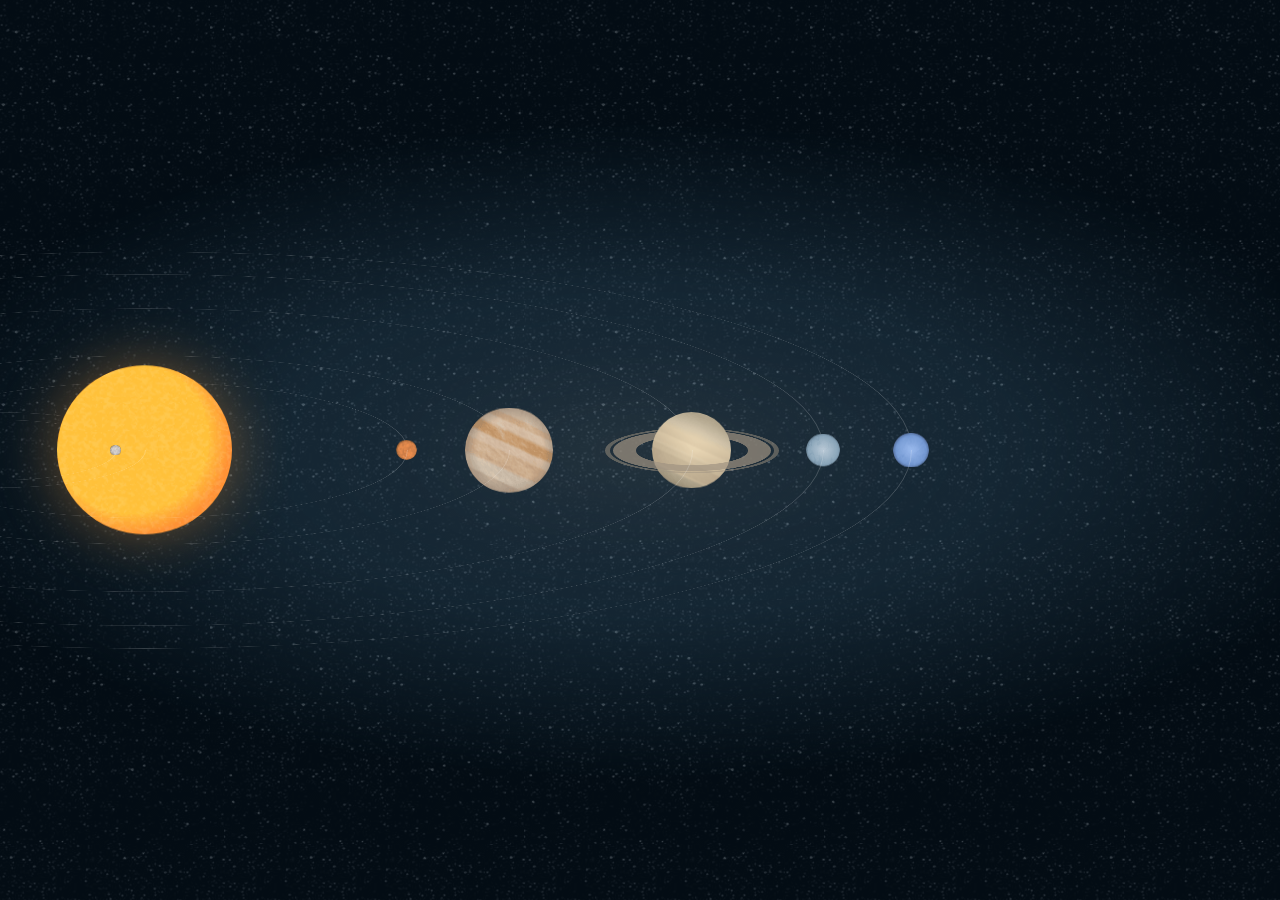
==== index.html @ 19f038f1 "Update index.html" ====
<!DOCTYPE html>
<html lang="en">

  <head>
    <meta charset="UTF-8">
    <title>CSS 3D Solar System</title>
    <link rel="stylesheet" href="./style.css">
<script src="https://public.codepenassets.com/js/prefixfree-1.0.7.min.js"></script>
  </head>
    
  <body>
  <body class="opening hide-UI view-3D zoom-close data-close controls-close">
    <div id="navbar">
      <a id="toggle-data" href="#data"><i class="icon-data"></i>Data</a>
      <h1>AstroX<br><span>by <a href="https://twitter.com/JulianGarnier" target="_blank">@JulianGarnier</a></span></h1>
      <a id="toggle-controls" href="#controls"><i class="icon-controls"></i>Controls</a>
    </div>
    <div id="data">
      <a class="sun" title="sun" href="#sunspeed">Soleil</a>
      <a class="mercury" title="mercury" href="#mercuryspeed">Mercure</a>
      <a class="venus" title="venus" href="#venusspeed">Vénus</a>
      <a class="earth active" title="earth" href="#earthspeed">Terre</a>
      <a class="mars" title="mars" href="#marsspeed">Mars</a>
      <a class="jupiter" title="jupiter" href="#jupiterspeed">Jupiter</a>
      <a class="saturn" title="saturn" href="#saturnspeed">Saturne</a>
      <a class="uranus" title="uranus" href="#uranusspeed">Uranus</a>
      <a class="neptune" title="neptune" href="#neptunespeed">Neptune</a>
    </div>
      <div id="universe" class="scale-stretched">
        <div id="galaxy">
          <div id="solar-system" class="earth">
            <div id="mercury" class="orbit">
              <div class="pos">
                <div class="planet">
                  <dl class="infos">
                      <dt><a href="/mercure.html">Quiz Mercure</a></dt>
                    <dd><span></span></dd>
                  </dl>
                </div>
              </div>
            </div>
            <div id="venus" class="orbit">
              <div class="pos">
                <div class="planet">
                  <dl class="infos">
                      <dt><a href="/venus.html" style="color: #007bff; text-decoration: none; font-weight: bold;>Quiz Vénus</a></dt>
                    <dd><span></span></dd>
                  </dl>
                </div>
              </div>
            </div>
            <div id="earth" class="orbit">
              <div class="pos">
                <div class="orbit">
                  <div class="pos">
                    <div class="moon"></div>
                  </div>
                </div>
            
                <div class="planet earth-planet">
                  <dl class="infos">
                      <dt><a href="/terre.html">Quiz Terre</a></dt>
                    <dd><span></span></dd>
                  </dl>
                </div>
            
              </div>
            </div>
            <div id="mars" class="orbit">
              <div class="pos">
                <div class="planet">
                  <dl class="infos">
                      <dt><a href="/mars.html">Quiz Mars</a></dt>
                    <dd><span></span></dd>
                  </dl>
                </div>
              </div>
            </div>
            <div id="jupiter" class="orbit">
              <div class="pos">
                <div class="planet">
                  <dl class="infos">
                      <dt><a href="/jupiter.html">Quiz Jupiter</a></dt>
                    <dd><span></span></dd>
                  </dl>
                </div>
              </div>
            </div>
            <div id="saturn" class="orbit">
              <div class="pos">
                <div class="planet">
                  <div class="ring"></div>
                  <dl class="infos">
                      <dt><a href="/saturne.html">Quiz Saturne</a></dt>
                    <dd><span></span></dd>
                  </dl>
                </div>
              </div>
            </div>
            <div id="uranus" class="orbit">
              <div class="pos">
                <div class="planet">
                  <dl class="infos">
                      <dt><a href="/uranus.html">Quiz Uranus</a></dt>
                    <dd><span></span></dd>
                  </dl>
                </div>
              </div>
            </div>
            <div id="neptune" class="orbit">
              <div class="pos">
                <div class="planet">
                  <dl class="infos">
                      <dt><a href="/neptune.html">Quiz Neptune</a></dt>
                    <dd><span></span></dd>
                  </dl>
                </div>
              </div>
            </div>
            <div id="sun">
              <dl class="infos">
                <dt>Soleil</dt>
                <dd><span></span></dd>
              </dl>
            </div>
          </div>
        </div>
      </div>
    <script src="//ajax.googleapis.com/ajax/libs/jquery/1.8.1/jquery.min.js"></script>
    <script type="text/javascript">
    if (typeof jQuery == 'undefined') { 
      document.write(unescape("%3Cscript src='js/jquery.min.js' type='text/javascript'%3E%3C/script%3E"));
    }
    </script>
    <script src="js/prefixfree.min.js"></script>
    <script src="js/scripts.min.js"></script>
  </body>
    <script src='//cdnjs.cloudflare.com/ajax/libs/jquery/2.1.3/jquery.min.js'></script><script  src="./script.js"></script>

  </body>
  
</html>
---- style.css ----
@import url(https://fonts.googleapis.com/css?family=Open+Sans:400,300);
/*
  Copyright (c) 2012 Julian Garnier
  Licensed under the MIT license
*/
html, body, div, span, applet, object, iframe, h1, h2, h3, h4, h5, h6, p, blockquote, pre, a, abbr, acronym, address, big, cite, code, del, dfn, em, img, ins, kbd, q, s, samp, small, strike, strong, sub, sup, tt, var, b, u, i, center, dl, dt, dd, ol, ul, li, fieldset, form, label, legend, table, caption, tbody, tfoot, thead, tr, th, td, article, aside, canvas, details, embed, figure, figcaption, footer, header, hgroup, menu, nav, output, ruby, section, summary, time, mark, audio, video {
  border: 0;
  font-size: 100%;
  font: inherit;
  vertical-align: baseline;
  margin: 0;
  padding: 0; }

article, aside, details, figcaption, figure, footer, header, hgroup, menu, nav, section {
  display: block; }

body {
  line-height: 1; }

ol, ul {
  list-style: none; }

blockquote, q {
  quotes: none; }

blockquote:before, blockquote:after, q:before, q:after {
  content: none; }

table {
  border-collapse: collapse;
  border-spacing: 0; }

* {
  -moz-box-sizing: border-box;
  box-sizing: border-box;
  box-sizing: border-box; }

body {
  font-size: 10px;
  font-family: 'Open Sans', sans-serif;
  font-weight: 300;
  background-color: #08090A; }

#universe {
  z-index: 1;
  position: absolute;
  overflow: hidden;
  width: 100%;
  height: 100%;
  background-position: center 40%;
  background-repeat: no-repeat;
  background-size: cover; }

#galaxy {
  position: relative;
  width: 100%;
  height: 100%;
  /*perspective: 4000;*/ }

#solar-system {
  position: absolute;
  width: 100%;
  height: 100%;
  transform-style: preserve-3d; }

#earth .pos {
  position: relative;
}

/* Hidden button */
.planet-popup {
  position: absolute;

  top: -60px;          /* move ABOVE */
  left: 50%;
  transform: translateX(-50%);

  display: none;

  padding: 10px 16px;
  background: white;
  color: black;
  border: none;
  border-radius: 8px;
  cursor: pointer;
  z-index: 9999;
}

/* Show button */
.planet-popup.show {
  display: block;
}

.orbit {
  position: absolute;
  top: 50%;
  left: 50%;
  border: 1px solid rgba(255, 255, 255, 0.2);
  border-radius: 50%;
  transform-style: preserve-3d;
  animation-name: orbit;
  animation-iteration-count: infinite;
  animation-timing-function: linear; }

.orbit .orbit {
  animation-name: suborbit; }

.pos {
  position: absolute;
  top: 50%;
  width: 2em;
  height: 2em;
  margin-top: -1em;
  margin-left: -1em;
  transform-style: preserve-3d;
  animation-name: invert;
  animation-iteration-count: infinite;
  animation-timing-function: linear; }

#sun, .planet, #earth .moon {
  position: absolute;
  top: 50%;
  left: 50%;
  width: 1em;
  height: 1em;
  margin-top: -0.5em;
  margin-left: -0.5em;
  border-radius: 50%;
  transform-style: preserve-3d; }

#sun {
  background-color: #FB7209;
  background-repeat: no-repeat;
  background-size: cover;
  box-shadow: 0 0 60px rgba(255, 160, 60, 0.4); }

.planet {
  background-color: #202020;
  background-repeat: no-repeat;
  background-size: cover;
  animation-iteration-count: infinite;
  animation-timing-function: linear; }

.ring {
  position: absolute;
  top: 50%;
  left: 50%;
  border-radius: 50%; }

#saturn .ring {
  width: 2em;
  height: 2em;
  margin-top: -1em;
  margin-left: -1em;
  border: 0.3em solid rgba(160, 147, 130, 0.7);
  animation-iteration-count: infinite;
  animation-timing-function: linear; }

#saturn .ring:after {
  border-radius: 50%;
  position: absolute;
  content: '';
  top: 50%;
  left: 50%;
  width: 2.2em;
  height: 2.2em;
  margin-top: -1.1em;
  margin-left: -1.1em;
  border: 0.07em solid rgba(160, 147, 130, 0.5);
  box-sizing: border-box;
  box-sizing: border-box; }

/* --------------------------------------------------------------------------- planets index */
#mercury {
  z-index: 10; }

#venus {
  z-index: 9; }

#earth {
  z-index: 8; }

#moon {
  z-index: 7; }

#mars {
  z-index: 6; }

#jupiter {
  z-index: 5; }

#saturn {
  z-index: 4; }

#uranus {
  z-index: 3; }

#neptune {
  z-index: 2; }

#sun {
  z-index: 1; }

/* --------------------------------------------------------------------------- animations */
@keyframes orbit {
  0% {
    transform: rotateZ(0deg); }

  100% {
    transform: rotateZ(-360deg); } }

@keyframes suborbit {
  0% {
    transform: rotateX(90deg) rotateZ(0deg); }

  100% {
    transform: rotateX(90deg) rotateZ(-360deg); } }

@keyframes invert {
  0% {
    transform: rotateX(-90deg) rotateY(360deg) rotateZ(0deg); }

  100% {
    transform: rotateX(-90deg) rotateY(0deg) rotateZ(0deg); } }

/* --------------------------------------------------------------------------- opening */
.view-3D .opening #sun,
.view-3D .opening .orbit,
.view-3D .opening .pos,
.view-3D .opening .planet,
.view-3D .opening .satelite,
.view-3D .opening .ring {
  transition-duration: 4s; }

#universe.opening #sun {
  box-shadow: 0 0 0 rgba(255, 160, 60, 0); }

/* --------------------------------------------------------------------------- 2D view */
.view-2D.zoom-large #sun {
  transform-style: flat; }

.view-2D.zoom-large .orbit {
  transform-style: flat; }

.view-2D #sun,
.view-2D .ring {
  transform: rotateX(0deg); }

.view-2D .planet,
.view-2D .moon {
  transform: rotateX(90deg); }

/* --------------------------------------------------------------------------- 3D view */
.view-3D.zoom-large #sun {
  transform-style: preserve-3d; }

.view-3D.zoom-large .orbit {
  transform-style: preserve-3d; }

.view-3D #solar-system {
  transform: rotateX(75deg); }

.view-3D #sun {
  transform: rotateX(-90deg); }

.view-3D .ring {
  transform: rotateX(90deg); }

.view-3D .planet,
.view-3D .moon {
  transform: rotateX(0deg); }

/* --------------------------------------------------------------------------- large zoom */
.zoom-large #solar-system {
  width: 100%; }

.zoom-large.view-2D .scale-stretched #solar-system {
  font-size: 26%; }

.zoom-large.view-3D .scale-stretched #solar-system {
  font-size: 62%; }

.zoom-large.view-2D .scale-d #solar-system {
  font-size: 22%; }

.zoom-large.view-3D .scale-d #solar-system {
  font-size: 48%; }

.zoom-large.view-2D .scale-s #solar-system {
  font-size: 7%; }

.zoom-large.view-3D .scale-s #solar-system {
  font-size: 14%; }

/* --------------------------------------------------------------------------- close zoom */
.zoom-close #solar-system {
  width: 200%;
  font-size: 100%; }

.zoom-close .scale-stretched #solar-system {
  margin-left: -100%; }

.zoom-close .scale-d #solar-system {
  margin-left: -106%; }

.zoom-close.view-2D .scale-d #solar-system {
  font-size: 84%; }

.zoom-close.view-3D .scale-d #solar-system {
  font-size: 84%; }

.zoom-close .scale-s #solar-system {
  margin-left: -145%; }

.zoom-close.view-2D .scale-s #solar-system {
  font-size: 40%; }

.zoom-close.view-3D .scale-s #solar-system {
  font-size: 40%; }

.zoom-close .orbit,
.zoom-close .pos,
.zoom-close .planet,
.zoom-close .satelite,
.zoom-close .ring {
  animation-play-state: paused!important;
  animation-duration: 0s!important;
  animation: none!important; }

.zoom-close.view-2D .planet,
.zoom-close.view-2D .moon {
  transform: rotateX(0deg); }

.zoom-close.view-3D .planet {
  transform: rotateX(-90deg); }

.zoom-close.view-3D .moon {
  transform: rotateX(90deg); }

.zoom-close .pos {
  left: 100%!important;
  top: 50%!important; }

/* --------------------------------------------------------------------------- data */
/* --------------------------------------------------------------------------- speed */
/* sideral years */
#mercury .pos,
#mercury .planet,
#mercury.orbit {
  animation-duration: 2.89016s; }

#venus .pos,
#venus .planet,
#venus.orbit {
  animation-duration: 7.38237s; }

#earth .pos,
#earth .planet,
#earth.orbit {
  animation-duration: 12.00021s; }

#earth .orbit .pos,
#earth .orbit {
  animation-duration: 0.89764s; }

#mars .pos,
#mars .planet,
#mars.orbit {
  animation-duration: 22.57017s; }

#jupiter .pos,
#jupiter .planet,
#jupiter.orbit {
  animation-duration: 142.35138s; }

#saturn .pos,
#saturn .planet,
#saturn.orbit,
#saturn .ring {
  animation-duration: 353.36998s; }

#uranus .pos,
#uranus .planet,
#uranus.orbit {
  animation-duration: 1008.20215s; }

#neptune .pos,
#neptune .planet,
#neptune.orbit {
  animation-duration: 1977.49584s; }

/* --------------------------------------------------------------------------- planets sizes */
/* --------------------------------------------------------------------------- stretched sizes */
.scale-stretched #sun {
  font-size: 24em; }

.scale-stretched #mercury .planet {
  font-size: 1.5em; }

.scale-stretched #venus .planet {
  font-size: 3.72em; }

.scale-stretched #earth .planet {
  font-size: 3.92em; }

.scale-stretched #earth .moon {
  font-size: 1.2em; }

.scale-stretched #mars .planet {
  font-size: 2.9em; }

.scale-stretched #jupiter .planet {
  font-size: 12em; }

.scale-stretched #saturn .planet {
  font-size: 10.8em; }

.scale-stretched #uranus .planet {
  font-size: 4.68em; }

.scale-stretched #neptune .planet {
  font-size: 4.9em; }

/* --------------------------------------------------------------------------- scaled sizes */
/*
(planets radius * 2) * ratio
*/
/*$distanceScaleRatio:   0.000075em;*/
/* --------------------------------------------------------------------------- planets distance scale sizes */
.scale-d #sun {
  font-size: 41.73048em; }

.scale-d #mercury .planet {
  font-size: 0.14634em; }

.scale-d #venus .planet {
  font-size: 0.36306em; }

.scale-d #earth .planet {
  font-size: 0.38226em; }

.scale-d #earth .moon {
  font-size: 0.08226em; }

.scale-d #mars .planet {
  font-size: 0.20334em; }

.scale-d #jupiter .planet {
  font-size: 4.19466em; }

.scale-d #saturn .planet {
  font-size: 3.49392em; }

.scale-d #uranus .planet {
  font-size: 1.52172em; }

.scale-d #neptune .planet {
  font-size: 1.47732em; }

/* --------------------------------------------------------------------------- planet size scale sizes */
.scale-s #sun {
  font-size: 417.3048em; }

.scale-s #mercury .planet {
  font-size: 1.4634em; }

.scale-s #venus .planet {
  font-size: 3.6306em; }

.scale-s #earth .planet {
  font-size: 3.8226em; }

.scale-s #earth .moon {
  font-size: 0.8226em; }

.scale-s #mars .planet {
  font-size: 2.0334em; }

.scale-s #jupiter .planet {
  font-size: 41.9466em; }

.scale-s #saturn .planet {
  font-size: 34.9392em; }

.scale-s #uranus .planet {
  font-size: 15.2172em; }

.scale-s #neptune .planet {
  font-size: 14.7732em; }

/* --------------------------------------------------------------------------- stretched orbits */
.scale-stretched #mercury.orbit {
  width: 32em;
  height: 32em;
  margin-top: -16em;
  margin-left: -16em; }

.scale-stretched #venus.orbit {
  width: 40em;
  height: 40em;
  margin-top: -20em;
  margin-left: -20em; }

.scale-stretched #earth.orbit {
  width: 56em;
  height: 56em;
  margin-top: -28em;
  margin-left: -28em; }

.scale-stretched #earth .orbit {
  width: 6em;
  height: 6em;
  margin-top: -3em;
  margin-left: -3em; }

.scale-stretched #mars.orbit {
  width: 72em;
  height: 72em;
  margin-top: -36em;
  margin-left: -36em; }

.scale-stretched #jupiter.orbit {
  width: 100em;
  height: 100em;
  margin-top: -50em;
  margin-left: -50em; }

.scale-stretched #saturn.orbit {
  width: 150em;
  height: 150em;
  margin-top: -75em;
  margin-left: -75em; }

.scale-stretched #uranus.orbit {
  width: 186em;
  height: 186em;
  margin-top: -93em;
  margin-left: -93em; }

.scale-stretched #neptune.orbit {
  width: 210em;
  height: 210em;
  margin-top: -105em;
  margin-left: -105em; }

/* --------------------------------------------------------------------------- scaled orbits */
/* --------------------------------------------------------------------------- distance scale orbits */
.scale-d #mercury.orbit {
  width: 44.74176em;
  height: 44.74176em;
  margin-top: -22.37088em;
  margin-left: -22.37088em; }

.scale-d #venus.orbit {
  width: 47.35737em;
  height: 47.35737em;
  margin-top: -23.67869em;
  margin-left: -23.67869em; }

.scale-d #earth.orbit {
  width: 49.50959em;
  height: 49.50959em;
  margin-top: -24.75479em;
  margin-left: -24.75479em; }

.scale-d #mars.orbit {
  width: 53.58356em;
  height: 53.58356em;
  margin-top: -26.79178em;
  margin-left: -26.79178em; }

.scale-d #jupiter.orbit {
  width: 82.2042em;
  height: 82.2042em;
  margin-top: -41.1021em;
  margin-left: -41.1021em; }

.scale-d #saturn.orbit {
  width: 115.91713em;
  height: 115.91713em;
  margin-top: -57.95857em;
  margin-left: -57.95857em; }

.scale-d #uranus.orbit {
  width: 191.00471em;
  height: 191.00471em;
  margin-top: -95.50235em;
  margin-left: -95.50235em; }

.scale-d #neptune.orbit {
  width: 275.64709em;
  height: 275.64709em;
  margin-top: -137.82355em;
  margin-left: -137.82355em; }

/* Moon */
.scale-d #earth .orbit {
  width: 1em;
  height: 1em;
  margin-top: -0.5em;
  margin-left: -0.5em; }

/* --------------------------------------------------------------------------- size scale orbits */
.scale-s #mercury.orbit {
  width: 441.3048em;
  height: 441.3048em;
  margin-top: -220.6524em;
  margin-left: -220.6524em; }

.scale-s #venus.orbit {
  width: 457.3048em;
  height: 457.3048em;
  margin-top: -228.6524em;
  margin-left: -228.6524em; }

.scale-s #earth.orbit {
  width: 473.3048em;
  height: 473.3048em;
  margin-top: -236.6524em;
  margin-left: -236.6524em; }

.scale-s #mars.orbit {
  width: 489.3048em;
  height: 489.3048em;
  margin-top: -244.6524em;
  margin-left: -244.6524em; }

.scale-s #jupiter.orbit {
  width: 561.3048em;
  height: 561.3048em;
  margin-top: -280.6524em;
  margin-left: -280.6524em; }

.scale-s #saturn.orbit {
  width: 705.3048em;
  height: 705.3048em;
  margin-top: -352.6524em;
  margin-left: -352.6524em; }

.scale-s #uranus.orbit {
  width: 817.3048em;
  height: 817.3048em;
  margin-top: -408.6524em;
  margin-left: -408.6524em; }

.scale-s #neptune.orbit {
  width: 881.3048em;
  height: 881.3048em;
  margin-top: -440.6524em;
  margin-left: -440.6524em; }

/* Moon */
.scale-s #earth .orbit {
  width: 1em;
  height: 1em;
  margin-top: -0.5em;
  margin-left: -0.5em; }

/* --------------------------------------------------------------------------- text infos data */
/* --------------------------------------------------------------------------- speed */
.set-speed dl.infos dd span:after {
  content: 'Vitesse Orbitale'; }

.set-speed #sun dl.infos dd:after {
  content: '0 km/h'; }

.set-speed #mercury dl.infos dd:after {
  content: '170,503 km/h'; }

.set-speed #venus dl.infos dd:after {
  content: '126,074 km/h'; }

.set-speed #earth dl.infos dd:after {
  content: '107,218 km/h'; }

.set-speed #mars dl.infos dd:after {
  content: '86,677 km/h'; }

.set-speed #jupiter dl.infos dd:after {
  content: '47,002 km/h'; }

.set-speed #saturn dl.infos dd:after {
  content: '34,701 km/h'; }

.set-speed #uranus dl.infos dd:after {
  content: '24,477 km/h'; }

.set-speed #neptune dl.infos dd:after {
  content: '19,566 km/h'; }

/* --------------------------------------------------------------------------- size */
.set-size dl.infos dd span:after {
  content: 'Equatorial Circumference'; }

.set-size #sun dl.infos dd:after {
  content: '4,370,005 km'; }

.set-size #mercury dl.infos dd:after {
  content: '15,329 km'; }

.set-size #venus dl.infos dd:after {
  content: '38,024 km'; }

.set-size #earth dl.infos dd:after {
  content: '40,030 km'; }

.set-size #mars dl.infos dd:after {
  content: '21,296 km'; }

.set-size #jupiter dl.infos dd:after {
  content: '439,263 km'; }

.set-size #saturn dl.infos dd:after {
  content: '365,882 km'; }

.set-size #uranus dl.infos dd:after {
  content: '159,354 km'; }

.set-size #neptune dl.infos dd:after {
  content: '154,704 km'; }

/* --------------------------------------------------------------------------- distance */
.set-distance dl.infos dd span:after {
  content: 'From Sun'; }

.set-distance #sun dl.infos dd span:after {
  content: 'From Earth'; }

.set-distance #sun dl.infos dd:after {
  content: '149,598,262 km'; }

.set-distance #mercury dl.infos dd:after {
  content: '57,909,227 km'; }

.set-distance #venus dl.infos dd:after {
  content: '108,209,475 km'; }

.set-distance #earth dl.infos dd:after {
  content: '149,598,262 km'; }

.set-distance #mars dl.infos dd:after {
  content: '227,943,824 km'; }

.set-distance #jupiter dl.infos dd:after {
  content: '778,340,821 km'; }

.set-distance #saturn dl.infos dd:after {
  content: '1,426,666,422 km'; }

.set-distance #uranus dl.infos dd:after {
  content: '2,870,658,186 km'; }

.set-distance #neptune dl.infos dd:after {
  content: '4,498,396,441 km'; }

/* --------------------------------------------------------------------------- planets starting position and lighting effect */
/* --------------------------------------------------------------------------- mercury ; pos: Top */
#mercury .pos {
  left: 50%;
  top: -1%; }

#mercury .planet {
  animation-name: shadow-mercury; }

@keyframes shadow-mercury {
  0% {
    box-shadow: inset 0 0 1px rgba(0, 0, 0, 0.5);
    /* TOP */ }

  25% {
    box-shadow: inset 4px 0 2px rgba(0, 0, 0, 0.5);
    /* LEFT */ }

  50% {
    box-shadow: inset 13px -5px 4px rgba(0, 0, 0, 0.5);
    /* BOTTOM */ }

  50.01% {
    box-shadow: inset -13px -5px 4px rgba(0, 0, 0, 0.5);
    /* BOTTOM */ }

  75% {
    box-shadow: inset -4px 0 2px rgba(0, 0, 0, 0.5);
    /* RIGHT */ }

  100% {
    box-shadow: inset 0 0 1px rgba(0, 0, 0, 0.5);
    /* TOP */ } }

.scaled.view-2D #mercury .planet,
.scaled.view-3D #mercury .planet {
  box-shadow: inset -4px 0 2px rgba(0, 0, 0, 0.5);
  /* RIGHT */ }

/* --------------------------------------------------------------------------- venus ; pos: Left */
#venus .pos {
  left: 0;
  top: 50%; }

#venus .planet {
  animation-name: shadow-venus; }

@keyframes shadow-venus {
  0% {
    box-shadow: inset 4px 0 2px rgba(0, 0, 0, 0.5);
    /* LEFT */ }

  25% {
    box-shadow: inset 22px -20px 10px rgba(0, 0, 0, 0.5);
    /* BOTTOM */ }

  25.5% {
    box-shadow: inset -22px -20px 10px rgba(0, 0, 0, 0.5);
    /* BOTTOM */ }

  50% {
    box-shadow: inset -4px 0 2px rgba(0, 0, 0, 0.5);
    /* RIGHT */ }

  75% {
    box-shadow: inset 0 0 1px rgba(0, 0, 0, 0.5);
    /* TOP */ }

  100% {
    box-shadow: inset 4px 0 2px rgba(0, 0, 0, 0.5);
    /* LEFT */ } }

.scaled.view-2D #venus .planet,
.scaled.view-3D #venus .planet {
  box-shadow: inset -4px 0 2px rgba(0, 0, 0, 0.5);
  /* RIGHT */ }

/* --------------------------------------------------------------------------- earth ; pos: Right */
#earth .pos {
  left: 100%;
  top: 50%; }

#earth .planet {
  animation-name: shadow-earth; }

@keyframes shadow-earth {
  0% {
    box-shadow: inset -4px 0 2px rgba(0, 0, 0, 0.5);
    /* RIGHT */ }

  25% {
    box-shadow: inset 0 0 1px rgba(0, 0, 0, 0.5);
    /* TOP */ }

  50% {
    box-shadow: inset 4px 0 2px rgba(0, 0, 0, 0.5);
    /* LEFT */ }

  75% {
    box-shadow: inset 24px -20px 15px rgba(0, 0, 0, 0.5);
    /* BOTTOM */ }

  75.01% {
    box-shadow: inset -24px -20px 15px rgba(0, 0, 0, 0.5);
    /* BOTTOM */ }

  100% {
    box-shadow: inset -4px 0 2px rgba(0, 0, 0, 0.5);
    /* RIGHT */ } }

.scaled.view-2D #earth .planet,
.scaled.view-3D #earth .planet {
  box-shadow: inset -4px 0 2px rgba(0, 0, 0, 0.5);
  /* RIGHT */ }

/* --------------------------------------------------------------------------- moon */
#earth .orbit .pos {
  left: 100%;
  top: 50%; }

/* --------------------------------------------------------------------------- mars ; pos: Bottom */
#mars .pos {
  left: 50%;
  top: 100%; }

#mars .planet {
  animation-name: shadow-mars; }

@keyframes shadow-mars {
  0% {
    box-shadow: inset -18px -10px 10px rgba(0, 0, 0, 0.5);
    /* BOTTOM */ }

  25% {
    box-shadow: inset -4px 0 2px rgba(0, 0, 0, 0.5);
    /* RIGHT */ }

  50% {
    box-shadow: inset 0 1px 1px rgba(0, 0, 0, 0.5);
    /* TOP */ }

  75% {
    box-shadow: inset 4px 0 2px rgba(0, 0, 0, 0.5);
    /* LEFT */ }

  99.99% {
    box-shadow: inset 18px -10px 10px rgba(0, 0, 0, 0.5);
    /* BOTTOM */ }

  100% {
    box-shadow: inset -18px -10px 10px rgba(0, 0, 0, 0.5);
    /* BOTTOM */ } }

.scaled.view-2D #mars .planet,
.scaled.view-3D #mars .planet {
  box-shadow: inset -4px 0 2px rgba(0, 0, 0, 0.5);
  /* RIGHT */ }

/* --------------------------------------------------------------------------- jupiter ; pos: Right */
#jupiter .pos {
  left: 100%;
  top: 50%; }

#jupiter .planet {
  animation-name: shadow-jupiter; }

@keyframes shadow-jupiter {
  0% {
    box-shadow: inset -16px 0 5px rgba(0, 0, 0, 0.5);
    /* RIGHT */ }

  25% {
    box-shadow: inset 0 3px 2px rgba(0, 0, 0, 0.5);
    /* TOP */ }

  50% {
    box-shadow: inset 16px 0 5px rgba(0, 0, 0, 0.5);
    /* LEFT */ }

  75% {
    box-shadow: inset 94px -30px 40px rgba(0, 0, 0, 0.5);
    /* BOTTOM */ }

  75.01% {
    box-shadow: inset -94px -30px 40px rgba(0, 0, 0, 0.5);
    /* BOTTOM */ }

  100% {
    box-shadow: inset -16px 0 5px rgba(0, 0, 0, 0.5);
    /* RIGHT */ } }

.scaled.view-2D #jupiter .planet,
.scaled.view-3D #jupiter .planet {
  box-shadow: inset -16px 0 5px rgba(0, 0, 0, 0.5);
  /* RIGHT */ }

/* --------------------------------------------------------------------------- saturn ; pos: Left */
#saturn .pos {
  left: 0%;
  top: 50%; }

#saturn .planet {
  animation-name: shadow-saturn; }

@keyframes shadow-saturn {
  0% {
    box-shadow: inset 16px 0 5px rgba(0, 0, 0, 0.5);
    /* LEFT */ }

  25% {
    box-shadow: inset 80px -30px 50px rgba(0, 0, 0, 0.5);
    /* BOTTOM */ }

  25.01% {
    box-shadow: inset -94px -30px 40px rgba(0, 0, 0, 0.5);
    /* BOTTOM */ }

  50% {
    box-shadow: inset -16px 0 5px rgba(0, 0, 0, 0.5);
    /* RIGHT */ }

  75% {
    box-shadow: inset -2px 3px 2px rgba(0, 0, 0, 0.5);
    /* TOP */ }

  100% {
    box-shadow: inset 16px 0 5px rgba(0, 0, 0, 0.5);
    /* LEFT */ } }

.scaled.view-2D #saturn .planet,
.scaled.view-3D #saturn .planet {
  box-shadow: inset -16px 0 5px rgba(0, 0, 0, 0.5);
  /* RIGHT */ }

/* --------------------------------------------------------------------------- saturn ring */
/*

#saturn .ring           { animation-name:     shadow-saturn-ring; }

@keyframes 
shadow-saturn-ring{ 0%   { box-shadow: inset -16px  0      4px   rgba(20, 40, 50, 0.45); opacity: .4; }
                  25%    { box-shadow: inset -5px   -30px   12px  rgba(20, 40, 50, 0.3);  opacity: 1; }
                  25.01% { box-shadow: inset 5px    -30px   12px  rgba(20, 40, 50, 0.3);  opacity: 1; }
                  50%    { box-shadow: inset 16px   0      4px   rgba(20, 40, 50, 0.45);  opacity: .4; }
                  75%    { box-shadow: inset 0      30px  50px  rgba(20, 40, 50, 0);  opacity: .3; }
                  100%   { box-shadow: inset -16px  0      4px   rgba(20, 40, 50, 0.45);  opacity: .4; }
                }

.scaled.view-2D #saturn .ring,
.scaled.view-3D #saturn .ring { box-shadow: inset 16px   0      4px   rgba(20, 40, 50, 0.6); }

*/
/* --------------------------------------------------------------------------- uranus ; pos: Left */
#uranus .pos {
  left: 0;
  top: 50%; }

#uranus .planet {
  animation-name: shadow-uranus; }

@keyframes shadow-uranus {
  0% {
    box-shadow: inset 8px 0 5px rgba(0, 0, 0, 0.5);
    /* LEFT */ }

  25% {
    box-shadow: inset 40px -15px 40px rgba(0, 0, 0, 0.5);
    /* BOTTOM */ }

  25.01% {
    box-shadow: inset -40px -15px 40px rgba(0, 0, 0, 0.5);
    /* BOTTOM */ }

  50% {
    box-shadow: inset -8px 0 5px rgba(0, 0, 0, 0.5);
    /* RIGHT */ }

  75% {
    box-shadow: inset 0 0 2px rgba(0, 0, 0, 0.5);
    /* TOP */ }

  100% {
    box-shadow: inset 8px 0 5px rgba(0, 0, 0, 0.5);
    /* LEFT */ } }

.scaled.view-2D #uranus .planet,
.scaled.view-3D #uranus .planet {
  box-shadow: inset -8px 0 5px rgba(0, 0, 0, 0.5);
  /* RIGHT */ }

/* --------------------------------------------------------------------------- neptune ; pos: Top */
#neptune .pos {
  left: 50%;
  top: 0; }

#neptune .planet {
  animation-name: shadow-neptune; }

@keyframes shadow-neptune {
  0% {
    box-shadow: inset 0 0 2px rgba(0, 0, 0, 0.5);
    /* TOP */ }

  25% {
    box-shadow: inset 12px 0 5px rgba(0, 0, 0, 0.5);
    /* LEFT */ }

  50% {
    box-shadow: inset 50px -15px 40px rgba(0, 0, 0, 0.5);
    /* BOTTOM */ }

  50.01% {
    box-shadow: inset -50px -15px 40px rgba(0, 0, 0, 0.5);
    /* BOTTOM */ }

  75% {
    box-shadow: inset -12px 0 5px rgba(0, 0, 0, 0.5);
    /* RIGHT */ }

  100% {
    box-shadow: inset 0 0 2px rgba(0, 0, 0, 0.5);
    /* TOP */ } }

.scaled.view-2D #neptune .planet,
.scaled.view-3D #neptune .planet {
  box-shadow: inset -12px 0 5px rgba(0, 0, 0, 0.5);
  /* RIGHT */ }

/* --------------------------------------------------------------------------- DEBUG 
.pos, 
.planet, 
.orbit,
.ring { animation-duration: 20s!important; }

/* */
/* --------------------------------------------------------------------------- navigation styles */
dl.infos {
  position: absolute;
  display: block;
  opacity: 0;
  width: 100%;
  height: 100%;
  margin-top: -90%;
  margin-left: 90%;
  padding-left: 100%;
  transform-origin: 100% 100%;
  transform-style: preserve-3d;
  transform: rotateX(90deg); }

dl.infos:before {
  position: absolute;
  content: '';
  width: 15px;
  height: 30px;
  left: 15px;
  bottom: 0;
  border-top: 1px solid white;
  border-left: 1px solid white;
  transform-style: preserve-3d;
  transform: skew(-45deg, 0deg);
  box-shadow: inset 1px 1px black; }

dl.infos dt {
  position: absolute;
  left: 50px;
  margin-bottom: 26px;
  bottom: 30px;
  color: #FFF;
  font-size: 14px;
  text-shadow: 1px 1px 2px black; }

dl.infos dd:after {
  position: absolute;
  left: 50px;
  bottom: 30px;
  width: 300px;
  color: #FFF;
  font-size: 22px;
  text-shadow: 1px 1px 2px black; }

dl.infos dd span:after {
  position: absolute;
  left: 50px;
  bottom: 14px;
  width: 300px;
  color: #FFF;
  font-size: 11px;
  text-shadow: 1px 1px 2px black; }

.sun #sun .infos,
.mercury #mercury .infos,
.venus #venus .infos,
.earth #earth .infos,
.mars #mars .infos,
.jupiter #jupiter .infos,
.saturn #saturn .infos,
.uranus #uranus .infos,
.neptune #neptune .infos {
  display: block;
  opacity: 1;
  transform: rotateX(0deg); }

.mercury #mercury.orbit,
.venus #venus.orbit,
.earth #earth.orbit,
.mars #mars.orbit,
.jupiter #jupiter.orbit,
.saturn #saturn.orbit,
.uranus #uranus.orbit,
.neptune #neptune.orbit {
  border: 1px solid rgba(255, 255, 255, 0.8); }

.hide-UI h1,
.hide-UI #data,
.hide-UI dl.infos,
.hide-UI #controls {
  opacity: 0!important;
  margin-top: -30px; }

.hide-UI #data {
  margin-bottom: -30px; }

.hide-UI .orbit {
  border: 1px solid rgba(255, 255, 255, 0.2) !important; }

h1 {
  width: 100%;
  font-weight: 600;
  font-size: 14px;
  text-align: center;
  color: rgba(255, 255, 255, 0.8); }

h1 span, #navbar h1 a {
  display: inline;
  position: relative;
  padding: 0;
  font-weight: 300;
  font-size: 14px;
  text-align: center;
  color: rgba(255, 255, 255, 0.5); }
}

#navbar, #controls, #data {
  background: rgba(0, 0, 0, 0.4); }

#navbar {
  z-index: 99;
  position: absolute;
  top: 0;
  left: 0;
  padding: 16px;
  width: 100%;
  height: 48px; }

#navbar a, #data a, #controls label {
  color: rgba(255, 255, 255, 0.6);
  display: block;
  position: relative;
  text-decoration: none; }

#navbar a:hover, #data a:hover, #controls label:hover {
  color: #FFF; }

#data a.active {
  color: #0CF; }

#navbar a {
  position: absolute;
  top: 0;
  height: 48px;
  padding: 16px;
  font-size: 14px; }

#toggle-data {
  left: 0; }

#toggle-controls {
  right: 0; }

#data, #controls {
  z-index: 99;
  position: fixed;
  opacity: 1;
  top: 49px;
  padding: 16px; }

.data-close #data {
  left: -100%; }

.data-open #data {
  left: 0px; }

.controls-close #controls {
  right: -100%; }

.controls-open #controls {
  right: 0px; }

#data a {
  margin-bottom: 1px;
  padding: 6px 10px;
  font-size: 18px; }

#controls label {
  opacity: .6;
  height: 24px;
  margin-bottom: 28px; }

#controls label:hover {
  opacity: 1; }

#controls label:before {
  position: absolute;
  display: block;
  width: 20px;
  height: 20px;
  margin-top: 3px;
  text-align: center;
  color: #FFF;
  z-index: 99; }

#controls label span {
  display: block;
  margin-left: 36px;
  padding-top: 4px;
  font-size: 18px;
  color: #FFF; }

#controls input {
  display: block;
  appearance: none; }

#controls input[type="radio"]:before {
  content: '';
  display: block;
  position: absolute;
  width: 22px;
  height: 22px;
  border: 2px solid #FFF;
  border-radius: 16px; }

#controls input:checked[type="radio"]:after {
  content: '';
  display: block;
  top: 3px;
  margin-left: 3px;
  position: absolute;
  width: 20px;
  height: 20px;
  border-radius: 10px;
  background: #FFF;
  z-index: 99; }

#controls input[type="checkbox"]:before {
  content: '';
  display: block;
  position: absolute;
  width: 100px;
  height: 22px;
  border: 2px solid #FFF;
  border-radius: 16px; }

#controls input[type="checkbox"]:after {
  content: '';
  display: block;
  top: 3px;
  position: absolute;
  width: 20px;
  height: 20px;
  border-radius: 10px;
  background: #FFF;
  z-index: 99; }

#controls label.set-view:before {
  font: bold small-caps 11px/20px sans-serif; }

.view-3D #controls label.set-view:before {
  content: '2D';
  margin-left: 82px; }

.view-2D #controls label.set-view:before {
  content: '3D';
  margin-left: 7px; }

.view-3D #controls .set-view input:after {
  margin-left: 3px; }

.view-2D #controls .set-view input:after {
  margin-left: 81px; }

#controls label.set-zoom:before {
  font: normal small-caps 18px/14px sans-serif; }

.zoom-large #controls label.set-zoom:before {
  content: '+';
  margin-left: 82px; }

.zoom-close #controls label.set-zoom:before {
  content: '-';
  margin-left: 7px; }

.zoom-large #controls .set-zoom input:after {
  margin-left: 3px; }

.zoom-close #controls .set-zoom input:after {
  margin-left: 81px; }

/* --------------------------------------------------------------------------- transitions */
.pos {
  transition-property: top, left; }

#solar-system, .orbit,
.planet,
.satelite,
.ring {
  transition-property: width, height, top, left, margin-left, margin-top, webkit-transform; }

#sun, .icon {
  transition-property: width, height, webkit-transform; }

#solar-system,
#sun,
.orbit,
.pos,
.planet,
.satelite,
.ring,
.infos,
.icon {
  transition-duration: .8s;
  transition-timing-function: ease-in-out; }

#solar-system,
#sun,
.planet,
.satelite,
.ring {
  transition-delay: 0s; }

.pos {
  transition-delay: 1s; }

.opening #solar-system,
.opening #sun,
.opening .orbit,
.opening .pos,
.opening .planet,
.opening .satelite,
.opening .ring,
.opening .infos,
.opening h1,
.opening #data,
.opening dl.infos,
.opening #controls {
  transition-duration: 0s;
  transition-delay: 0s; }

.opening .pos {
  transition-delay: 0s; }

h1, #data, #controls {
  transition-property: opacity, margin;
  transition-duration: .8s;
  transition-timing-function: ease-in-out; }

h1 {
  transition-delay: .35s; }

#data {
  transition-delay: .7s; }

#controls {
  transition-delay: 1s; }

/* --------------------------------------------------------------------------- images */
body {
  background-image: url([data-uri]); }

#universe {
  background-image: url([data-uri]); }

#sun {
  background-image: url([data-uri]); }

#mercury .planet {
  background-image: url([data-uri]); }

#venus .planet {
  background-image: url([data-uri]); }

#earth .planet {
  background-image: url([data-uri]); }

#earth .moon {
  background-color: white; }

#mars .planet {
  background-image: url([data-uri]); }

#jupiter .planet {
  background-image: url([data-uri]); }

#saturn .planet {
  background-image: url([data-uri]); }

#uranus .planet {
  background-image: url([data-uri]); }

#neptune .planet {
  background-image: url([data-uri]); }

/* --------------------------------------------------------------------------- responsive styles */
@media screen and (max-width: 299px) {
  #universe {
    font-size: 20%; } }
@media screen and (min-width: 300px) {
  #universe {
    font-size: 24%; } }
@media screen and (min-width: 500px) {
  #universe {
    font-size: 36%; } }
@media screen and (min-width: 600px) {
  #universe {
    font-size: 44%; } }
@media screen and (min-width: 760px) {
  #universe {
    font-size: 58%; } }
@media screen and (min-width: 1000px) {
  #universe {
    font-size: 73%; }

  #navbar, #controls, #data {
    background: transparent; }

  #navbar a {
    display: none; }

  h1 {
    font-size: 22px;
    margin-top: 8px; }

  #controls {
    padding-right: 32px;
    top: 12px; }

  #data {
    position: fixed;
    top: inherit;
    bottom: 0;
    width: 100%;
    text-align: center; }

  #data a {
    display: inline-block;
    text-align: center;
    font-size: 20px;
    padding: 15px 15px; }

  .data-open #data, .data-close #data {
    left: 0px; }

  .controls-open #controls, .controls-close #controls {
    right: 0px; } }
@media screen and (min-width: 1300px) {
  #universe {
    font-size: 100%; } }
@media screen and (min-width: 1600px) {
  .zoom-close .scale-d #solar-system {
    margin-left: -120%; } }
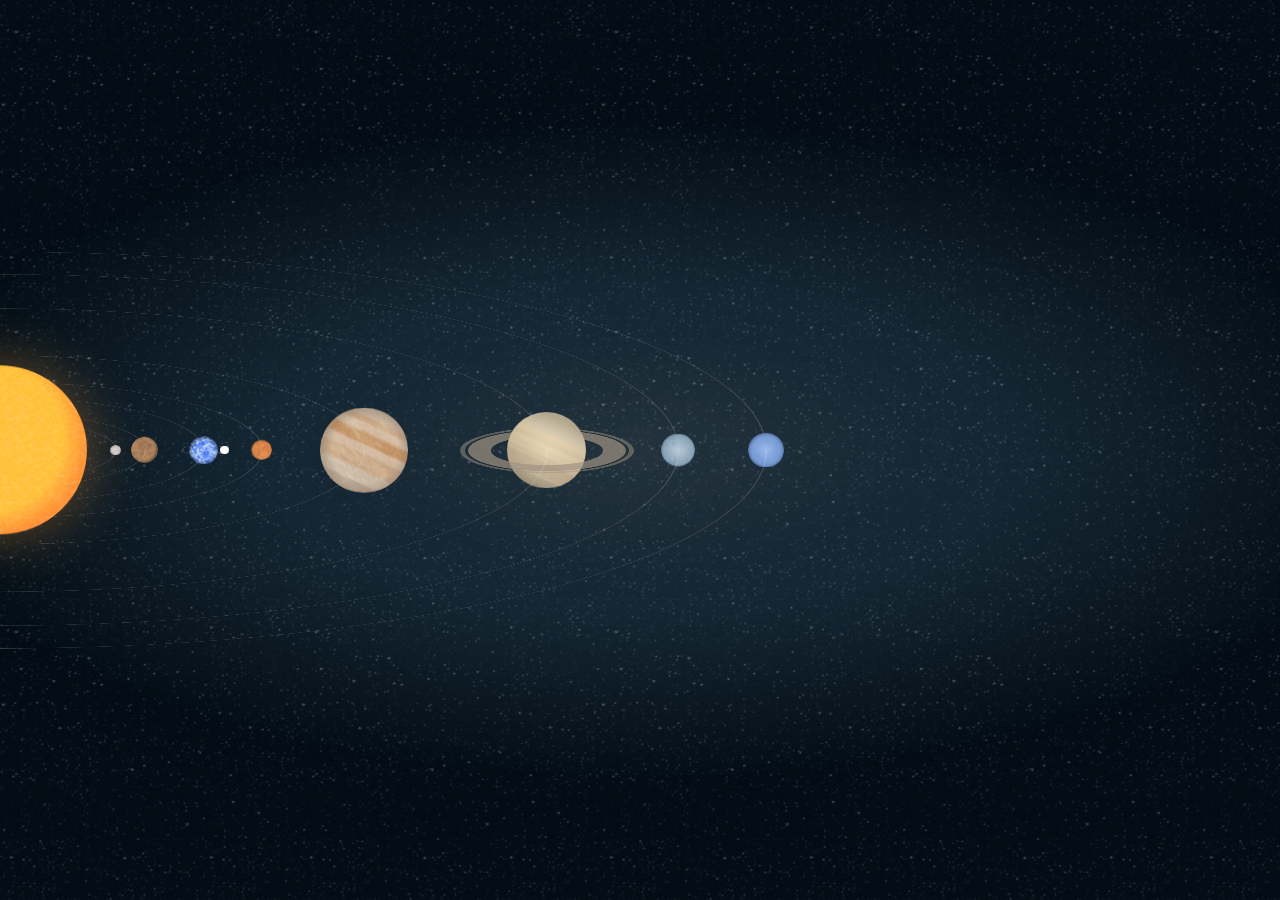
==== commit 4fc6b3d1: "Update index.html" ====
--- a/index.html
+++ b/index.html
@@ -33,7 +33,9 @@
               <div class="pos">
                 <div class="planet">
                   <dl class="infos">
+                    <div style="background-color: white; color: black;">
                       <dt><a href="/mercure.html">Quiz Mercure</a></dt>
+                    </div>  
                     <dd><span></span></dd>
                   </dl>
                 </div>
@@ -43,7 +45,9 @@
               <div class="pos">
                 <div class="planet">
                   <dl class="infos">
-                      <dt><a href="/venus.html" style="color: #007bff; text-decoration: none; font-weight: bold;>Quiz Vénus</a></dt>
+                    <div style="background-color: white; color: black;">
+                      <dt><a href="/venus.html">Quiz Vénus</a></dt>
+                    </div>
                     <dd><span></span></dd>
                   </dl>
                 </div>
@@ -56,21 +60,23 @@
                     <div class="moon"></div>
                   </div>
                 </div>
-            
                 <div class="planet earth-planet">
                   <dl class="infos">
+                    <div style="background-color: white; color: black;">
                       <dt><a href="/terre.html">Quiz Terre</a></dt>
+                    </div> 
                     <dd><span></span></dd>
                   </dl>
                 </div>
-            
               </div>
             </div>
             <div id="mars" class="orbit">
               <div class="pos">
                 <div class="planet">
                   <dl class="infos">
+                    <div style="background-color: white; color: black;">
                       <dt><a href="/mars.html">Quiz Mars</a></dt>
+                    </div> 
                     <dd><span></span></dd>
                   </dl>
                 </div>
@@ -80,7 +86,9 @@
               <div class="pos">
                 <div class="planet">
                   <dl class="infos">
+                    <div style="background-color: white; color: black;">
                       <dt><a href="/jupiter.html">Quiz Jupiter</a></dt>
+                    </div>  
                     <dd><span></span></dd>
                   </dl>
                 </div>
@@ -91,7 +99,9 @@
                 <div class="planet">
                   <div class="ring"></div>
                   <dl class="infos">
+                    <div style="background-color: white; color: black;">
                       <dt><a href="/saturne.html">Quiz Saturne</a></dt>
+                    </div>  
                     <dd><span></span></dd>
                   </dl>
                 </div>
@@ -101,7 +111,9 @@
               <div class="pos">
                 <div class="planet">
                   <dl class="infos">
+                    <div style="background-color: white; color: black;">
                       <dt><a href="/uranus.html">Quiz Uranus</a></dt>
+                    </div>  
                     <dd><span></span></dd>
                   </dl>
                 </div>
@@ -111,7 +123,9 @@
               <div class="pos">
                 <div class="planet">
                   <dl class="infos">
+                    <div style="background-color: white; color: black;">
                       <dt><a href="/neptune.html">Quiz Neptune</a></dt>
+                    </div>  
                     <dd><span></span></dd>
                   </dl>
                 </div>
